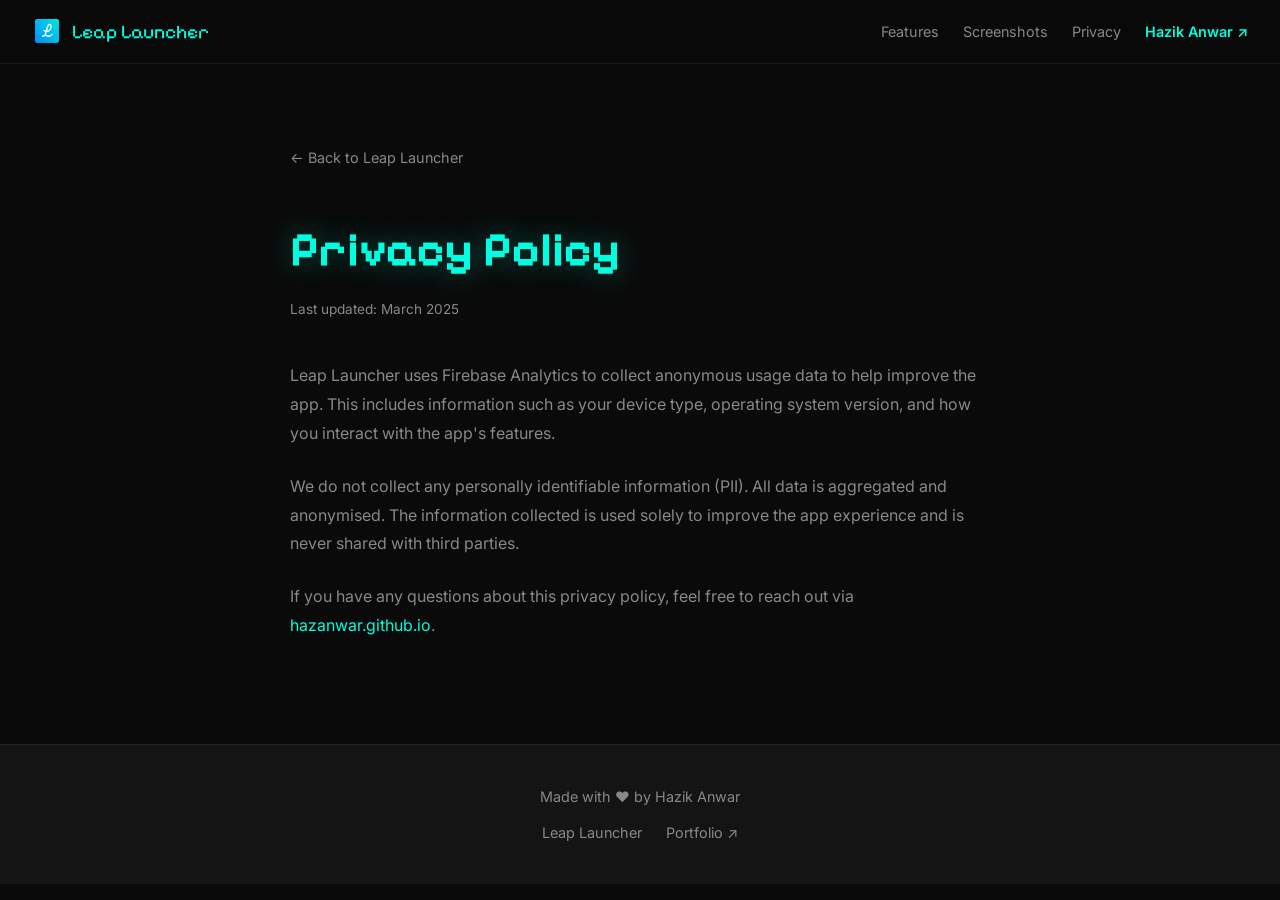
==== privacy.html @ 2a4921ab "Redesign: modern dark UI, organise assets into assets/ folder, remove PWA manifest/SW" ====
<!DOCTYPE html>
<html lang="en">
  <head>
    <meta charset="UTF-8" />
    <meta name="viewport" content="width=device-width, initial-scale=1.0" />
    <title>Privacy Policy — Leap Launcher</title>
    <meta name="description" content="Privacy policy for the Leap Launcher Android TV app." />
    <meta name="theme-color" content="#00ffe1" />
    <link rel="icon" href="assets/ic_launcher.webp" type="image/webp" />
    <link rel="preconnect" href="https://fonts.googleapis.com" />
    <link rel="preconnect" href="https://fonts.gstatic.com" crossorigin />
    <link href="https://fonts.googleapis.com/css2?family=Pixelify+Sans:wght@400;700&family=Inter:wght@300;400;600;700&display=swap" rel="stylesheet" />
    <link rel="stylesheet" href="style.css" />
  </head>
  <body>

    <!-- ========== NAV ========== -->
    <nav class="nav">
      <a href="." class="nav-brand">
        <img src="assets/ic_launcher.webp" alt="" class="nav-icon" />
        <span>Leap Launcher</span>
      </a>
      <div class="nav-links" id="navLinks">
        <a href="index.html#features">Features</a>
        <a href="index.html#screenshots">Screenshots</a>
        <a href="privacy.html" aria-current="page">Privacy</a>
        <a href="https://hazanwar.github.io/" class="nav-cta">Hazik Anwar ↗</a>
      </div>
      <button class="nav-hamburger" id="menuBtn" aria-label="Toggle navigation" aria-expanded="false">
        <span></span><span></span><span></span>
      </button>
    </nav>

    <main>
      <section style="padding: 5rem 2rem;">
        <div class="prose">
          <a href="index.html" class="back-link">← Back to Leap Launcher</a>
          <h1>Privacy Policy</h1>
          <p style="color: var(--text-muted); font-size: 0.85rem; margin-bottom: 2.5rem;">Last updated: March 2025</p>

          <p>Leap Launcher uses Firebase Analytics to collect anonymous usage data to help improve the app. This includes information such as your device type, operating system version, and how you interact with the app's features.</p>

          <p>We do not collect any personally identifiable information (PII). All data is aggregated and anonymised. The information collected is used solely to improve the app experience and is never shared with third parties.</p>

          <p>If you have any questions about this privacy policy, feel free to reach out via <a href="https://hazanwar.github.io/">hazanwar.github.io</a>.</p>
        </div>
      </section>
    </main>

    <footer>
      <div class="container">
        <p>Made with ❤️ by <a href="https://hazanwar.github.io/">Hazik Anwar</a></p>
        <nav aria-label="Footer links">
          <a href="index.html">Leap Launcher</a>
          <a href="https://hazanwar.github.io/">Portfolio ↗</a>
        </nav>
      </div>
    </footer>

    <script>
      const menuBtn = document.getElementById('menuBtn');
      const navLinks = document.getElementById('navLinks');
      menuBtn.addEventListener('click', () => {
        const open = navLinks.classList.toggle('open');
        menuBtn.setAttribute('aria-expanded', open);
      });
    </script>
  </body>
</html>
---- style.css ----
/* ============================================================
   SHARED DESIGN SYSTEM — Leap Launcher
   hazanwar.github.io/leap-launcher/
   ============================================================ */

@import url("https://fonts.googleapis.com/css2?family=Pixelify+Sans:wght@400;700&family=Inter:wght@300;400;600;700&display=swap");

/* === Tokens === */
:root {
  --bg: #0a0a0a;
  --surface: #141414;
  --surface-2: #1e1e1e;
  --border: rgba(255, 255, 255, 0.07);
  --accent: #00ffe1;
  --accent-rgb: 0, 255, 225;
  --blue: #3b82f6;
  --text: #f0f0f0;
  --text-muted: #888;
  --radius: 12px;
  --radius-lg: 20px;
  --nav-h: 64px;
  --max-w: 1100px;
  --t: 0.2s ease;
}

/* === Reset === */
*,
*::before,
*::after {
  box-sizing: border-box;
  margin: 0;
  padding: 0;
}
html {
  scroll-behavior: smooth;
}
body {
  background: var(--bg);
  color: var(--text);
  font-family: "Inter", system-ui, sans-serif;
  line-height: 1.65;
  -webkit-font-smoothing: antialiased;
}
img {
  max-width: 100%;
  display: block;
}
a {
  color: var(--accent);
  text-decoration: none;
  transition: color var(--t);
}
a:hover {
  color: #fff;
}

/* === Nav === */
.nav {
  position: sticky;
  top: 0;
  z-index: 100;
  height: var(--nav-h);
  background: rgba(10, 10, 10, 0.88);
  backdrop-filter: blur(20px);
  -webkit-backdrop-filter: blur(20px);
  border-bottom: 1px solid var(--border);
  display: flex;
  align-items: center;
  justify-content: space-between;
  padding: 0 2rem;
  gap: 1rem;
}
.nav-brand {
  display: flex;
  align-items: center;
  gap: 0.625rem;
  font-family: "Pixelify Sans", sans-serif;
  font-size: 1.2rem;
  color: var(--accent);
  text-decoration: none;
  white-space: nowrap;
}
.nav-icon {
  width: 30px;
  height: 30px;
  border-radius: 8px;
  flex-shrink: 0;
}
.nav-links {
  display: flex;
  align-items: center;
  gap: 1.5rem;
  font-size: 0.9rem;
}
.nav-links a {
  color: var(--text-muted);
  transition: color var(--t);
}
.nav-links a:hover {
  color: var(--text);
}
.nav-cta {
  color: var(--accent) !important;
  font-weight: 600;
}
.nav-hamburger {
  display: none;
  flex-direction: column;
  gap: 5px;
  background: none;
  border: none;
  cursor: pointer;
  padding: 6px;
}
.nav-hamburger span {
  display: block;
  width: 22px;
  height: 2px;
  background: var(--text-muted);
  border-radius: 2px;
  transition: var(--t);
}

/* === Hero === */
.hero {
  min-height: calc(100vh - var(--nav-h));
  display: flex;
  align-items: center;
  justify-content: center;
  text-align: center;
  padding: 5rem 2rem;
  position: relative;
  overflow: hidden;
}
.hero::before {
  content: "";
  position: absolute;
  inset: 0;
  background: radial-gradient(
    ellipse 70% 55% at 50% 0%,
    rgba(var(--accent-rgb), 0.11),
    transparent
  );
  pointer-events: none;
}
.hero-content {
  max-width: 620px;
  position: relative;
  z-index: 1;
}
.hero-icon {
  width: 110px;
  height: 110px;
  border-radius: 24px;
  margin: 0 auto 2rem;
  box-shadow:
    0 0 50px rgba(var(--accent-rgb), 0.28),
    0 20px 60px rgba(0, 0, 0, 0.5);
}
.hero h1 {
  font-family: "Pixelify Sans", sans-serif;
  font-size: clamp(2.8rem, 9vw, 5rem);
  color: var(--accent);
  line-height: 1.05;
  text-shadow: 0 0 40px rgba(var(--accent-rgb), 0.4);
  margin-bottom: 1rem;
}
.hero-subtitle {
  font-size: 1.15rem;
  color: var(--text-muted);
  margin-bottom: 2.5rem;
  font-weight: 300;
}
.hero-actions {
  display: flex;
  gap: 1rem;
  justify-content: center;
  flex-wrap: wrap;
}

/* === CTA Button === */
.cta-button {
  display: inline-flex;
  align-items: center;
  gap: 0.625rem;
  background: linear-gradient(135deg, var(--accent) 0%, var(--blue) 100%);
  color: #000;
  font-weight: 700;
  font-size: 1rem;
  padding: 0.875rem 2rem;
  border-radius: 50px;
  transition:
    transform var(--t),
    box-shadow var(--t);
  box-shadow: 0 4px 24px rgba(var(--accent-rgb), 0.22);
}
.cta-button:hover {
  transform: translateY(-2px);
  box-shadow: 0 8px 36px rgba(var(--accent-rgb), 0.42);
  color: #000;
}
.cta-button svg {
  width: 20px;
  height: 20px;
  fill: currentColor;
  flex-shrink: 0;
}

/* === Sections === */
section {
  padding: 5rem 2rem;
}
.container {
  max-width: var(--max-w);
  margin: 0 auto;
}
.section-title {
  font-family: "Pixelify Sans", sans-serif;
  font-size: clamp(1.75rem, 4vw, 2.5rem);
  color: var(--accent);
  text-align: center;
  margin-bottom: 3rem;
  text-shadow: 0 0 24px rgba(var(--accent-rgb), 0.22);
}

/* === Features === */
.features {
  background: var(--surface);
}
.features-grid {
  display: grid;
  grid-template-columns: repeat(auto-fit, minmax(240px, 1fr));
  gap: 1.25rem;
}
.feature-card {
  background: var(--surface-2);
  border: 1px solid var(--border);
  border-radius: var(--radius-lg);
  padding: 2rem;
  transition:
    border-color var(--t),
    transform var(--t);
}
.feature-card:hover {
  border-color: rgba(var(--accent-rgb), 0.3);
  transform: translateY(-3px);
}
.feature-icon {
  font-size: 2rem;
  margin-bottom: 1rem;
}
.feature-card h3 {
  font-family: "Pixelify Sans", sans-serif;
  color: var(--accent);
  font-size: 1.2rem;
  margin-bottom: 0.5rem;
}
.feature-card p {
  color: var(--text-muted);
  font-size: 0.95rem;
  line-height: 1.6;
}

/* === Screenshots === */
.screenshot-gallery {
  display: flex;
  gap: 1rem;
  overflow-x: auto;
  padding-bottom: 1rem;
  scroll-snap-type: x mandatory;
  scrollbar-color: var(--accent) transparent;
  scrollbar-width: thin;
}
.screenshot-gallery::-webkit-scrollbar {
  height: 6px;
}
.screenshot-gallery::-webkit-scrollbar-thumb {
  background: var(--accent);
  border-radius: 3px;
}
.screenshot {
  height: 320px;
  width: auto;
  border-radius: var(--radius);
  flex-shrink: 0;
  border: 1px solid rgba(var(--accent-rgb), 0.18);
  scroll-snap-align: start;
  cursor: pointer;
  transition:
    transform 0.3s,
    box-shadow 0.3s;
}
.screenshot:hover {
  transform: scale(1.04);
  box-shadow: 0 10px 36px rgba(var(--accent-rgb), 0.18);
}

/* === Lightbox === */
.lightbox {
  display: none;
  position: fixed;
  inset: 0;
  z-index: 1000;
  background: rgba(0, 0, 0, 0.92);
  backdrop-filter: blur(8px);
  align-items: center;
  justify-content: center;
}
.lightbox.active {
  display: flex;
}
.lightbox-img {
  max-width: 92vw;
  max-height: 88vh;
  border-radius: var(--radius);
  box-shadow: 0 0 80px rgba(0, 0, 0, 0.8);
}
.lightbox-close {
  position: absolute;
  top: 1.25rem;
  right: 1.5rem;
  background: none;
  border: 1px solid var(--border);
  color: var(--text);
  font-size: 1.75rem;
  line-height: 1;
  width: 44px;
  height: 44px;
  border-radius: 50%;
  cursor: pointer;
  display: flex;
  align-items: center;
  justify-content: center;
  transition:
    background var(--t),
    color var(--t),
    border-color var(--t);
}
.lightbox-close:hover {
  background: var(--accent);
  color: #000;
  border-color: var(--accent);
}

/* === Privacy page === */
.prose {
  max-width: 700px;
  margin: 0 auto;
}
.prose p {
  color: var(--text-muted);
  margin-bottom: 1.5rem;
  line-height: 1.8;
}
.prose h1 {
  font-family: "Pixelify Sans", sans-serif;
  color: var(--accent);
  font-size: clamp(2rem, 6vw, 3rem);
  text-shadow: 0 0 30px rgba(var(--accent-rgb), 0.35);
  margin-bottom: 0.5rem;
}
.prose .back-link {
  display: inline-flex;
  align-items: center;
  gap: 0.5rem;
  margin-bottom: 2.5rem;
  color: var(--text-muted);
  font-size: 0.9rem;
}
.prose .back-link:hover {
  color: var(--accent);
}

/* === Footer === */
footer {
  background: var(--surface);
  border-top: 1px solid var(--border);
  padding: 2.5rem 2rem;
  text-align: center;
  color: var(--text-muted);
  font-size: 0.9rem;
}
footer nav {
  display: flex;
  justify-content: center;
  gap: 1.5rem;
  margin-top: 0.75rem;
  flex-wrap: wrap;
}
footer a {
  color: var(--text-muted);
  transition: color var(--t);
}
footer a:hover {
  color: var(--accent);
}

/* === Responsive === */
@media (max-width: 768px) {
  .nav {
    padding: 0 1.25rem;
  }
  .nav-links {
    display: none;
    flex-direction: column;
    position: absolute;
    top: var(--nav-h);
    left: 0;
    right: 0;
    background: var(--surface);
    border-bottom: 1px solid var(--border);
    padding: 1rem 1.25rem;
    gap: 1rem;
    font-size: 1rem;
  }
  .nav-links.open {
    display: flex;
  }
  .nav-hamburger {
    display: flex;
  }
  section {
    padding: 3.5rem 1.25rem;
  }
  .hero {
    padding: 3.5rem 1.25rem;
    min-height: auto;
  }
  .screenshot {
    height: 240px;
  }
}
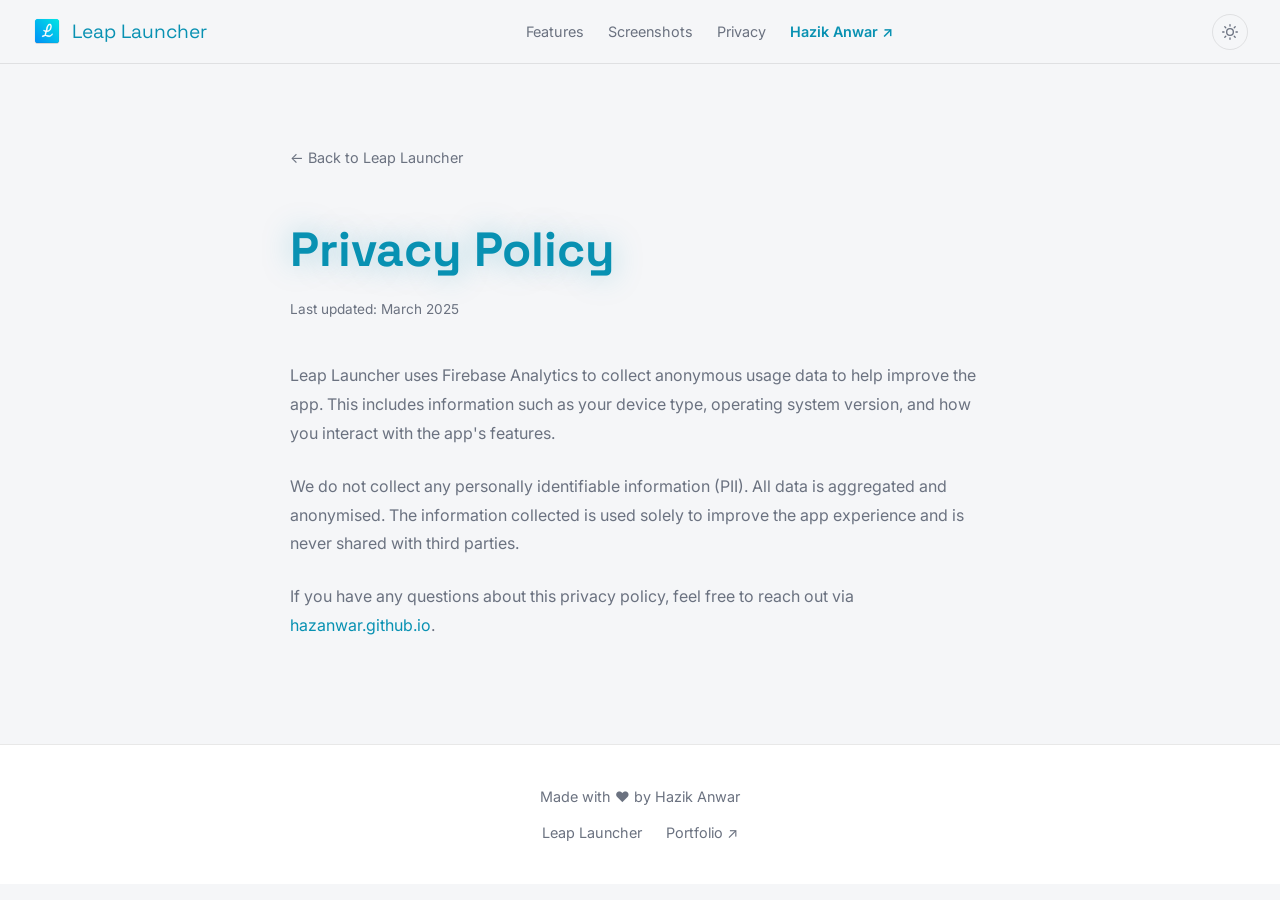
==== commit ef92be30: "Rename assets to kebab-case, swap font to Space Grotesk, add dark/light mode toggle" ====
--- a/privacy.html
+++ b/privacy.html
@@ -6,18 +6,25 @@
     <title>Privacy Policy — Leap Launcher</title>
     <meta name="description" content="Privacy policy for the Leap Launcher Android TV app." />
     <meta name="theme-color" content="#00ffe1" />
-    <link rel="icon" href="assets/ic_launcher.webp" type="image/webp" />
+    <link rel="icon" href="assets/logo.webp" type="image/webp" />
     <link rel="preconnect" href="https://fonts.googleapis.com" />
     <link rel="preconnect" href="https://fonts.gstatic.com" crossorigin />
-    <link href="https://fonts.googleapis.com/css2?family=Pixelify+Sans:wght@400;700&family=Inter:wght@300;400;600;700&display=swap" rel="stylesheet" />
+    <link href="https://fonts.googleapis.com/css2?family=Space+Grotesk:wght@400;500;600;700&family=Inter:wght@300;400;600;700&display=swap" rel="stylesheet" />
     <link rel="stylesheet" href="style.css" />
+    <script>
+      (function () {
+        var saved = localStorage.getItem('theme');
+        var prefer = window.matchMedia('(prefers-color-scheme: light)').matches ? 'light' : 'dark';
+        document.documentElement.setAttribute('data-theme', saved || prefer);
+      })();
+    </script>
   </head>
   <body>
 
     <!-- ========== NAV ========== -->
     <nav class="nav">
       <a href="." class="nav-brand">
-        <img src="assets/ic_launcher.webp" alt="" class="nav-icon" />
+        <img src="assets/logo.webp" alt="" class="nav-icon" />
         <span>Leap Launcher</span>
       </a>
       <div class="nav-links" id="navLinks">
@@ -26,6 +33,10 @@
         <a href="privacy.html" aria-current="page">Privacy</a>
         <a href="https://hazanwar.github.io/" class="nav-cta">Hazik Anwar ↗</a>
       </div>
+      <button class="theme-toggle" id="themeToggle" aria-label="Toggle colour theme">
+        <svg class="icon-moon" viewBox="0 0 24 24" aria-hidden="true"><path d="M21 12.79A9 9 0 1 1 11.21 3 7 7 0 0 0 21 12.79z"/></svg>
+        <svg class="icon-sun" viewBox="0 0 24 24" aria-hidden="true"><circle cx="12" cy="12" r="5"/><line x1="12" y1="1" x2="12" y2="3"/><line x1="12" y1="21" x2="12" y2="23"/><line x1="4.22" y1="4.22" x2="5.64" y2="5.64"/><line x1="18.36" y1="18.36" x2="19.78" y2="19.78"/><line x1="1" y1="12" x2="3" y2="12"/><line x1="21" y1="12" x2="23" y2="12"/><line x1="4.22" y1="19.78" x2="5.64" y2="18.36"/><line x1="18.36" y1="5.64" x2="19.78" y2="4.22"/></svg>
+      </button>
       <button class="nav-hamburger" id="menuBtn" aria-label="Toggle navigation" aria-expanded="false">
         <span></span><span></span><span></span>
       </button>
@@ -58,6 +69,14 @@
     </footer>
 
     <script>
+      // Theme toggle
+      document.getElementById('themeToggle').addEventListener('click', () => {
+        const next = document.documentElement.getAttribute('data-theme') === 'light' ? 'dark' : 'light';
+        document.documentElement.setAttribute('data-theme', next);
+        localStorage.setItem('theme', next);
+      });
+
+      // Mobile nav toggle
       const menuBtn = document.getElementById('menuBtn');
       const navLinks = document.getElementById('navLinks');
       menuBtn.addEventListener('click', () => {
--- a/style.css
+++ b/style.css
@@ -3,24 +3,41 @@
    hazanwar.github.io/leap-launcher/
    ============================================================ */
 
-@import url("https://fonts.googleapis.com/css2?family=Pixelify+Sans:wght@400;700&family=Inter:wght@300;400;600;700&display=swap");
-
-/* === Tokens === */
+@import url("https://fonts.googleapis.com/css2?family=Space+Grotesk:wght@400;500;600;700&family=Inter:wght@300;400;600;700&display=swap");
+
+/* === Tokens (dark — default) === */
 :root {
   --bg: #0a0a0a;
   --surface: #141414;
   --surface-2: #1e1e1e;
   --border: rgba(255, 255, 255, 0.07);
+  --nav-bg: rgba(10, 10, 10, 0.88);
   --accent: #00ffe1;
   --accent-rgb: 0, 255, 225;
   --blue: #3b82f6;
   --text: #f0f0f0;
   --text-muted: #888;
+  --text-hover: #ffffff;
   --radius: 12px;
   --radius-lg: 20px;
   --nav-h: 64px;
   --max-w: 1100px;
   --t: 0.2s ease;
+}
+
+/* === Tokens (light) === */
+[data-theme="light"] {
+  --bg: #f5f6f8;
+  --surface: #ffffff;
+  --surface-2: #eef0f3;
+  --border: rgba(0, 0, 0, 0.09);
+  --nav-bg: rgba(245, 246, 248, 0.92);
+  --accent: #0891b2;
+  --accent-rgb: 8, 145, 178;
+  --blue: #2563eb;
+  --text: #111827;
+  --text-muted: #6b7280;
+  --text-hover: #000000;
 }
 
 /* === Reset === */
@@ -51,7 +68,7 @@
   transition: color var(--t);
 }
 a:hover {
-  color: #fff;
+  color: var(--text-hover);
 }
 
 /* === Nav === */
@@ -60,7 +77,7 @@
   top: 0;
   z-index: 100;
   height: var(--nav-h);
-  background: rgba(10, 10, 10, 0.88);
+  background: var(--nav-bg);
   backdrop-filter: blur(20px);
   -webkit-backdrop-filter: blur(20px);
   border-bottom: 1px solid var(--border);
@@ -74,7 +91,7 @@
   display: flex;
   align-items: center;
   gap: 0.625rem;
-  font-family: "Pixelify Sans", sans-serif;
+  font-family: "Space Grotesk", sans-serif;
   font-size: 1.2rem;
   color: var(--accent);
   text-decoration: none;
@@ -119,6 +136,51 @@
   background: var(--text-muted);
   border-radius: 2px;
   transition: var(--t);
+}
+
+/* === Theme Toggle === */
+.theme-toggle {
+  background: none;
+  border: 1px solid var(--border);
+  color: var(--text-muted);
+  width: 36px;
+  height: 36px;
+  border-radius: 50%;
+  cursor: pointer;
+  display: flex;
+  align-items: center;
+  justify-content: center;
+  flex-shrink: 0;
+  transition:
+    border-color var(--t),
+    color var(--t),
+    background var(--t);
+}
+.theme-toggle:hover {
+  border-color: var(--accent);
+  color: var(--accent);
+}
+.theme-toggle svg {
+  width: 16px;
+  height: 16px;
+  fill: none;
+  stroke: currentColor;
+  stroke-width: 2;
+  stroke-linecap: round;
+  stroke-linejoin: round;
+}
+/* Dark mode: show sun (click to go light). Light mode: show moon (click to go dark). */
+.icon-moon {
+  display: block;
+}
+.icon-sun {
+  display: none;
+}
+[data-theme="light"] .icon-moon {
+  display: none;
+}
+[data-theme="light"] .icon-sun {
+  display: block;
 }
 
 /* === Hero === */
@@ -158,7 +220,8 @@
     0 20px 60px rgba(0, 0, 0, 0.5);
 }
 .hero h1 {
-  font-family: "Pixelify Sans", sans-serif;
+  font-family: "Space Grotesk", sans-serif;
+  font-weight: 700;
   font-size: clamp(2.8rem, 9vw, 5rem);
   color: var(--accent);
   line-height: 1.05;
@@ -215,7 +278,8 @@
   margin: 0 auto;
 }
 .section-title {
-  font-family: "Pixelify Sans", sans-serif;
+  font-family: "Space Grotesk", sans-serif;
+  font-weight: 700;
   font-size: clamp(1.75rem, 4vw, 2.5rem);
   color: var(--accent);
   text-align: center;
@@ -250,7 +314,8 @@
   margin-bottom: 1rem;
 }
 .feature-card h3 {
-  font-family: "Pixelify Sans", sans-serif;
+  font-family: "Space Grotesk", sans-serif;
+  font-weight: 600;
   color: var(--accent);
   font-size: 1.2rem;
   margin-bottom: 0.5rem;
@@ -353,7 +418,8 @@
   line-height: 1.8;
 }
 .prose h1 {
-  font-family: "Pixelify Sans", sans-serif;
+  font-family: "Space Grotesk", sans-serif;
+  font-weight: 700;
   color: var(--accent);
   font-size: clamp(2rem, 6vw, 3rem);
   text-shadow: 0 0 30px rgba(var(--accent-rgb), 0.35);
@@ -407,7 +473,9 @@
     top: var(--nav-h);
     left: 0;
     right: 0;
-    background: var(--surface);
+    background: var(--nav-bg);
+    backdrop-filter: blur(20px);
+    -webkit-backdrop-filter: blur(20px);
     border-bottom: 1px solid var(--border);
     padding: 1rem 1.25rem;
     gap: 1rem;
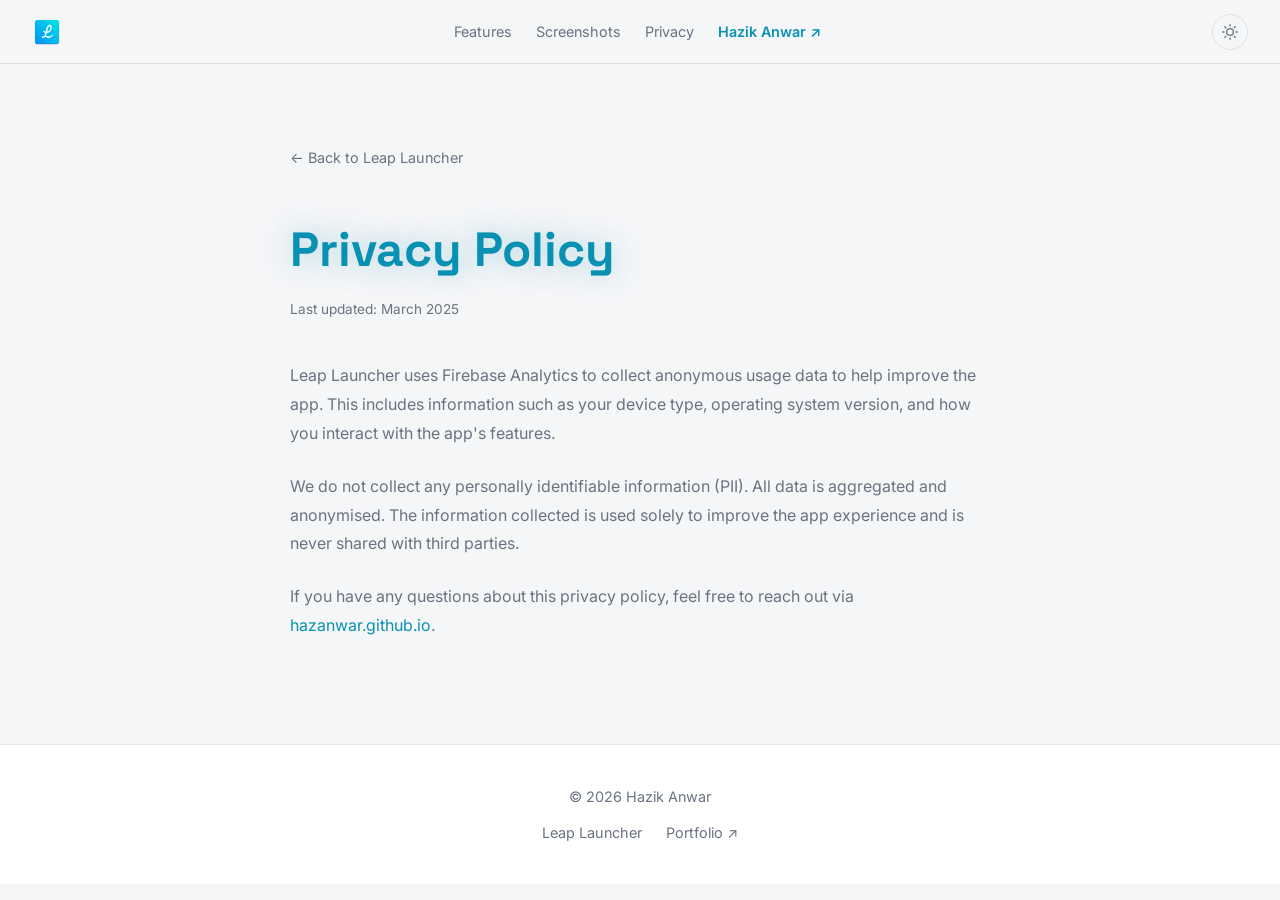
==== commit b33de281: "Remove Leap Launcher text from nav, remove Made with footer, mobile improvements" ====
--- a/privacy.html
+++ b/privacy.html
@@ -24,8 +24,7 @@
     <!-- ========== NAV ========== -->
     <nav class="nav">
       <a href="." class="nav-brand">
-        <img src="assets/logo.webp" alt="" class="nav-icon" />
-        <span>Leap Launcher</span>
+        <img src="assets/logo.webp" alt="Leap Launcher" class="nav-icon" />
       </a>
       <div class="nav-links" id="navLinks">
         <a href="index.html#features">Features</a>
@@ -60,7 +59,7 @@
 
     <footer>
       <div class="container">
-        <p>Made with ❤️ by <a href="https://hazanwar.github.io/">Hazik Anwar</a></p>
+        <p>&copy; 2026 Hazik Anwar</p>
         <nav aria-label="Footer links">
           <a href="index.html">Leap Launcher</a>
           <a href="https://hazanwar.github.io/">Portfolio ↗</a>
--- a/style.css
+++ b/style.css
@@ -331,6 +331,7 @@
   display: flex;
   gap: 1rem;
   overflow-x: auto;
+  -webkit-overflow-scrolling: touch;
   padding-bottom: 1rem;
   scroll-snap-type: x mandatory;
   scrollbar-color: var(--accent) transparent;
@@ -494,7 +495,15 @@
     padding: 3.5rem 1.25rem;
     min-height: auto;
   }
+  .hero-icon {
+    width: 88px;
+    height: 88px;
+    border-radius: 20px;
+  }
   .screenshot {
     height: 240px;
   }
-}
+  .features-grid {
+    grid-template-columns: 1fr;
+  }
+}
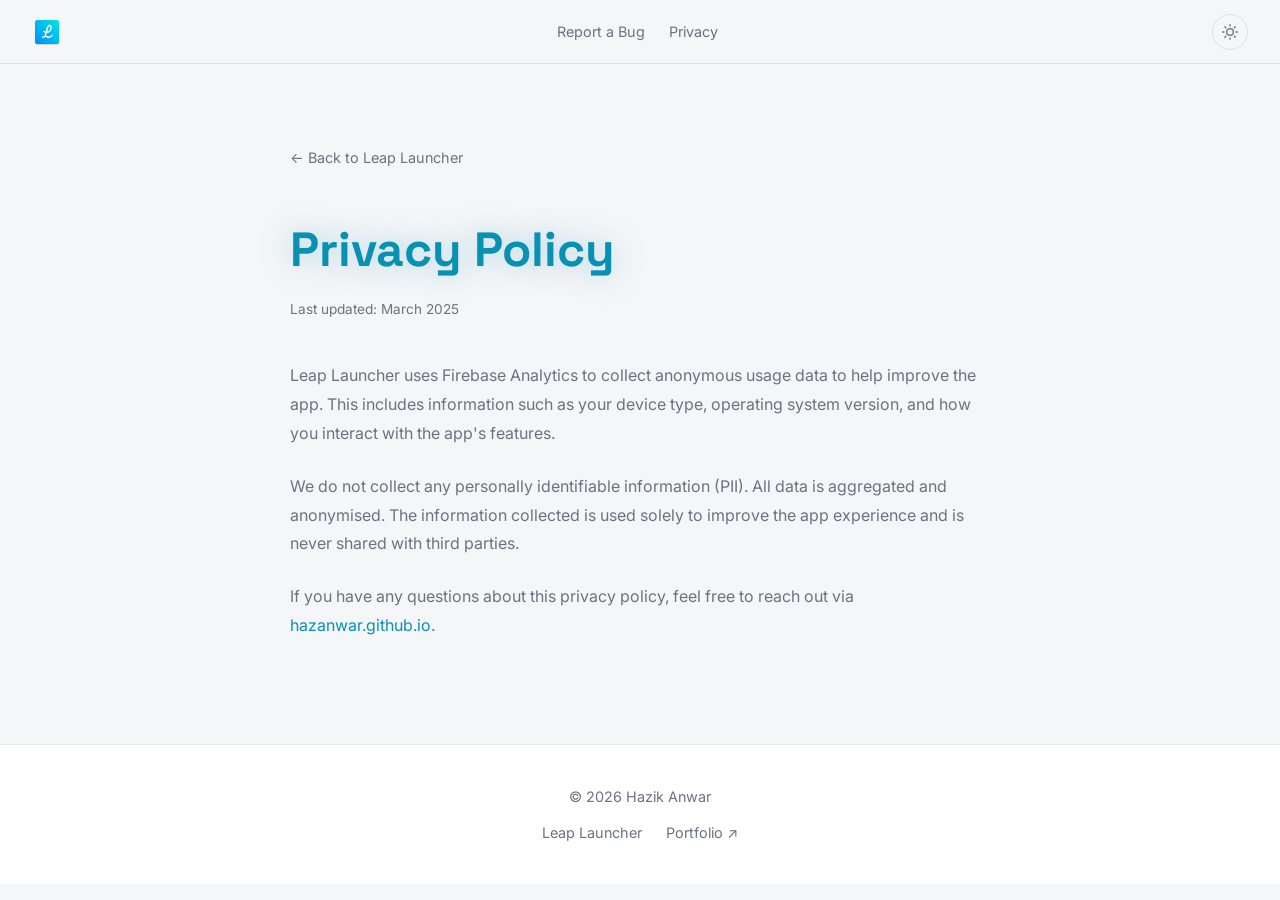
==== commit 9797c8c4: "Add bug report section, remove Hazik Anwar CTA from nav, remove lightbox dead code" ====
--- a/privacy.html
+++ b/privacy.html
@@ -27,10 +27,8 @@
         <img src="assets/logo.webp" alt="Leap Launcher" class="nav-icon" />
       </a>
       <div class="nav-links" id="navLinks">
-        <a href="index.html#features">Features</a>
-        <a href="index.html#screenshots">Screenshots</a>
+        <a href="index.html#report">Report a Bug</a>
         <a href="privacy.html" aria-current="page">Privacy</a>
-        <a href="https://hazanwar.github.io/" class="nav-cta">Hazik Anwar ↗</a>
       </div>
       <button class="theme-toggle" id="themeToggle" aria-label="Toggle colour theme">
         <svg class="icon-moon" viewBox="0 0 24 24" aria-hidden="true"><path d="M21 12.79A9 9 0 1 1 11.21 3 7 7 0 0 0 21 12.79z"/></svg>
--- a/style.css
+++ b/style.css
@@ -361,51 +361,71 @@
   box-shadow: 0 10px 36px rgba(var(--accent-rgb), 0.18);
 }
 
-/* === Lightbox === */
-.lightbox {
-  display: none;
-  position: fixed;
-  inset: 0;
-  z-index: 1000;
-  background: rgba(0, 0, 0, 0.92);
-  backdrop-filter: blur(8px);
-  align-items: center;
-  justify-content: center;
-}
-.lightbox.active {
-  display: flex;
-}
-.lightbox-img {
-  max-width: 92vw;
-  max-height: 88vh;
-  border-radius: var(--radius);
-  box-shadow: 0 0 80px rgba(0, 0, 0, 0.8);
-}
-.lightbox-close {
-  position: absolute;
-  top: 1.25rem;
-  right: 1.5rem;
-  background: none;
+/* === Bug Report === */
+.bug-report {
+  background: var(--surface);
+  border-top: 1px solid var(--border);
+}
+.section-lead {
+  text-align: center;
+  color: var(--text-muted);
+  margin-top: -0.5rem;
+  margin-bottom: 2.5rem;
+  font-size: 1.05rem;
+}
+.bug-form {
+  max-width: 640px;
+  margin: 0 auto;
+  display: flex;
+  flex-direction: column;
+  gap: 1.25rem;
+}
+.form-group {
+  display: flex;
+  flex-direction: column;
+  gap: 0.4rem;
+}
+.form-group label {
+  font-size: 0.875rem;
+  font-weight: 600;
+  color: var(--text);
+  letter-spacing: 0.02em;
+}
+.form-group label span {
+  color: var(--accent);
+}
+.form-group input,
+.form-group textarea {
+  background: var(--bg);
   border: 1px solid var(--border);
+  border-radius: calc(var(--radius) / 2);
   color: var(--text);
-  font-size: 1.75rem;
-  line-height: 1;
-  width: 44px;
-  height: 44px;
-  border-radius: 50%;
-  cursor: pointer;
-  display: flex;
-  align-items: center;
-  justify-content: center;
+  font-family: "Inter", sans-serif;
+  font-size: 0.95rem;
+  padding: 0.65rem 0.9rem;
   transition:
-    background var(--t),
-    color var(--t),
-    border-color var(--t);
-}
-.lightbox-close:hover {
-  background: var(--accent);
-  color: #000;
+    border-color var(--t),
+    box-shadow var(--t);
+  resize: vertical;
+  outline: none;
+}
+.form-group input::placeholder,
+.form-group textarea::placeholder {
+  color: var(--text-muted);
+  opacity: 0.7;
+}
+.form-group input:focus,
+.form-group textarea:focus {
   border-color: var(--accent);
+  box-shadow: 0 0 0 3px rgba(var(--accent-rgb), 0.15);
+}
+.form-error {
+  color: #f87171;
+  font-size: 0.875rem;
+  margin-top: -0.5rem;
+}
+.bug-form .cta-button {
+  align-self: flex-start;
 }
 
 /* === Privacy page === */
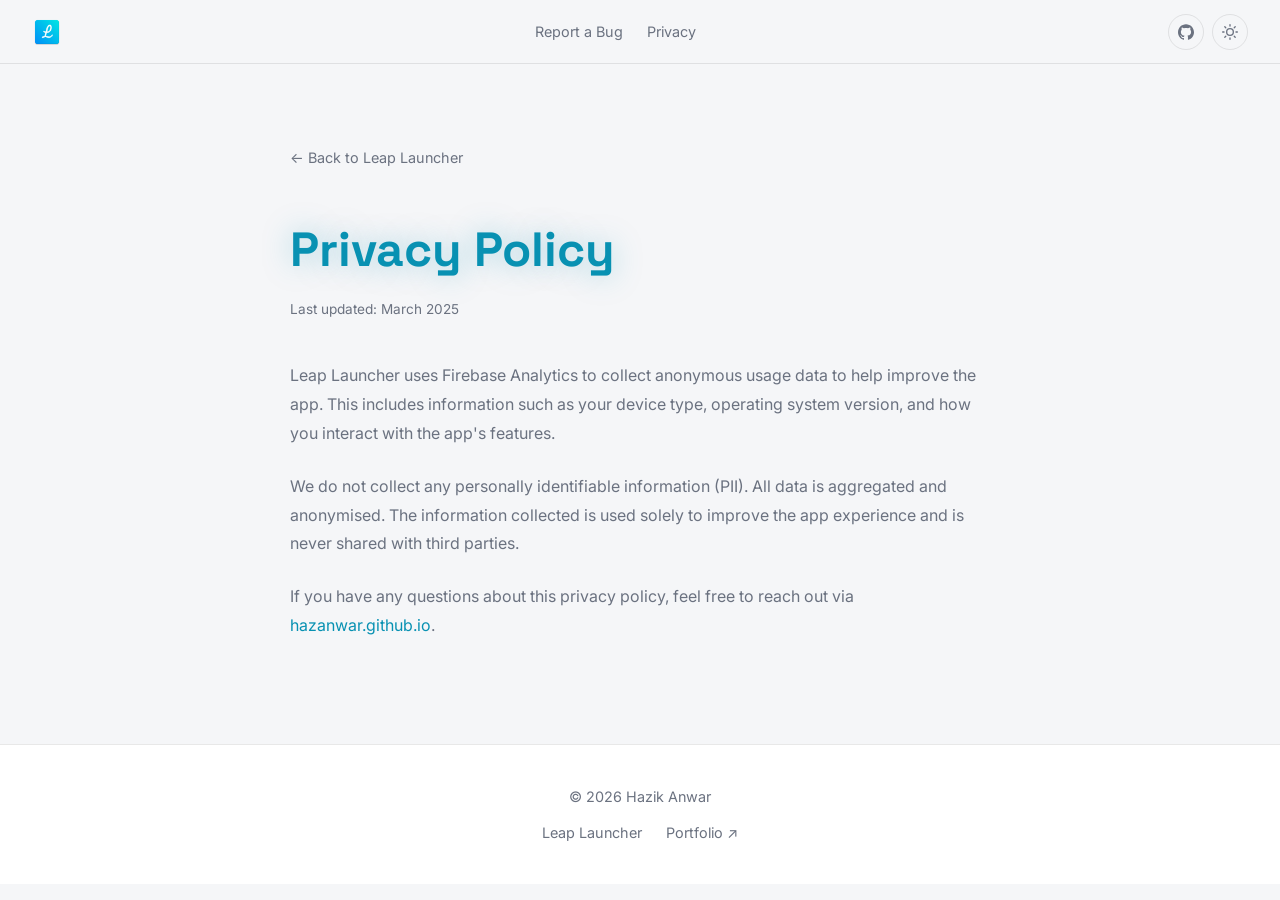
==== commit a30772e8: "Match navbar to HazAnwarDocs: nav-social wrapper, nav-social-link for GitHub icon" ====
--- a/privacy.html
+++ b/privacy.html
@@ -30,13 +30,18 @@
         <a href="index.html#report">Report a Bug</a>
         <a href="privacy.html" aria-current="page">Privacy</a>
       </div>
-      <button class="theme-toggle" id="themeToggle" aria-label="Toggle colour theme">
-        <svg class="icon-moon" viewBox="0 0 24 24" aria-hidden="true"><path d="M21 12.79A9 9 0 1 1 11.21 3 7 7 0 0 0 21 12.79z"/></svg>
-        <svg class="icon-sun" viewBox="0 0 24 24" aria-hidden="true"><circle cx="12" cy="12" r="5"/><line x1="12" y1="1" x2="12" y2="3"/><line x1="12" y1="21" x2="12" y2="23"/><line x1="4.22" y1="4.22" x2="5.64" y2="5.64"/><line x1="18.36" y1="18.36" x2="19.78" y2="19.78"/><line x1="1" y1="12" x2="3" y2="12"/><line x1="21" y1="12" x2="23" y2="12"/><line x1="4.22" y1="19.78" x2="5.64" y2="18.36"/><line x1="18.36" y1="5.64" x2="19.78" y2="4.22"/></svg>
-      </button>
-      <button class="nav-hamburger" id="menuBtn" aria-label="Toggle navigation" aria-expanded="false">
-        <span></span><span></span><span></span>
-      </button>
+      <div class="nav-social">
+        <a href="https://github.com/HazAnwar/leap-launcher" class="nav-social-link" target="_blank" rel="noopener noreferrer" aria-label="GitHub repository">
+          <svg viewBox="0 0 24 24" aria-hidden="true"><path d="M12 .297c-6.63 0-12 5.373-12 12 0 5.303 3.438 9.8 8.205 11.385.6.113.82-.258.82-.577 0-.285-.01-1.04-.015-2.04-3.338.724-4.042-1.61-4.042-1.61C4.422 18.07 3.633 17.7 3.633 17.7c-1.087-.744.084-.729.084-.729 1.205.084 1.838 1.236 1.838 1.236 1.07 1.835 2.809 1.305 3.495.998.108-.776.417-1.305.76-1.605-2.665-.3-5.466-1.332-5.466-5.93 0-1.31.465-2.38 1.235-3.22-.135-.303-.54-1.523.105-3.176 0 0 1.005-.322 3.3 1.23.96-.267 1.98-.399 3-.405 1.02.006 2.04.138 3 .405 2.28-1.552 3.285-1.23 3.285-1.23.645 1.653.24 2.873.12 3.176.765.84 1.23 1.91 1.23 3.22 0 4.61-2.805 5.625-5.475 5.92.42.36.81 1.096.81 2.22 0 1.606-.015 2.896-.015 3.286 0 .315.21.69.825.57C20.565 22.092 24 17.592 24 12.297c0-6.627-5.373-12-12-12"/></svg>
+        </a>
+        <button class="theme-toggle" id="themeToggle" aria-label="Toggle colour theme">
+          <svg class="icon-moon" viewBox="0 0 24 24" aria-hidden="true"><path d="M21 12.79A9 9 0 1 1 11.21 3 7 7 0 0 0 21 12.79z"/></svg>
+          <svg class="icon-sun" viewBox="0 0 24 24" aria-hidden="true"><circle cx="12" cy="12" r="5"/><line x1="12" y1="1" x2="12" y2="3"/><line x1="12" y1="21" x2="12" y2="23"/><line x1="4.22" y1="4.22" x2="5.64" y2="5.64"/><line x1="18.36" y1="18.36" x2="19.78" y2="19.78"/><line x1="1" y1="12" x2="3" y2="12"/><line x1="21" y1="12" x2="23" y2="12"/><line x1="4.22" y1="19.78" x2="5.64" y2="18.36"/><line x1="18.36" y1="5.64" x2="19.78" y2="4.22"/></svg>
+        </button>
+        <button class="nav-hamburger" id="menuBtn" aria-label="Toggle navigation" aria-expanded="false" aria-controls="navLinks">
+          <span></span><span></span><span></span>
+        </button>
+      </div>
     </nav>
 
     <main>
--- a/style.css
+++ b/style.css
@@ -138,6 +138,35 @@
   transition: var(--t);
 }
 
+/* === Nav Social Icons === */
+.nav-social {
+  display: flex;
+  align-items: center;
+  gap: 0.5rem;
+}
+.nav-social-link {
+  display: inline-flex;
+  align-items: center;
+  justify-content: center;
+  width: 36px;
+  height: 36px;
+  border-radius: 50%;
+  border: 1px solid var(--border);
+  color: var(--text-muted);
+  transition:
+    border-color var(--t),
+    color var(--t);
+}
+.nav-social-link:hover {
+  border-color: var(--accent);
+  color: var(--accent);
+}
+.nav-social-link svg {
+  width: 16px;
+  height: 16px;
+  fill: currentColor;
+}
+
 /* === Theme Toggle === */
 .theme-toggle {
   background: none;
@@ -361,6 +390,183 @@
   box-shadow: 0 10px 36px rgba(var(--accent-rgb), 0.18);
 }
 
+/* === TV Mockup === */
+.tv-wrapper {
+  display: flex;
+  flex-direction: column;
+  align-items: center;
+  gap: 1.5rem;
+}
+.tv-frame {
+  width: 100%;
+  max-width: 820px;
+}
+.tv-bezel {
+  background: #181818;
+  border-radius: 16px 16px 10px 10px;
+  padding: 14px 14px 24px;
+  box-shadow:
+    0 0 0 1px rgba(255, 255, 255, 0.06),
+    0 40px 100px rgba(0, 0, 0, 0.55),
+    0 0 60px rgba(var(--accent-rgb), 0.06),
+    inset 0 1px 0 rgba(255, 255, 255, 0.05);
+  position: relative;
+}
+.tv-screen {
+  /* exact ratio of the screenshot assets (2784 × 1664) */
+  aspect-ratio: 87 / 52;
+  border-radius: 6px;
+  overflow: hidden;
+  background: #000;
+  position: relative;
+}
+.tv-screen img {
+  position: absolute;
+  inset: 0;
+  width: 100%;
+  height: 100%;
+  object-fit: cover;
+  display: block;
+  transition: opacity 0.18s ease;
+}
+.tv-screen img.fading {
+  opacity: 0;
+}
+
+/* === TV nav buttons (prev / next) === */
+.tv-nav-btn {
+  position: absolute;
+  top: 50%;
+  transform: translateY(
+    calc(-50% - 5px)
+  ); /* offset for unequal bottom padding */
+  z-index: 3;
+  background: rgba(0, 0, 0, 0.5);
+  backdrop-filter: blur(4px);
+  -webkit-backdrop-filter: blur(4px);
+  border: 1px solid rgba(255, 255, 255, 0.18);
+  color: #fff;
+  width: 36px;
+  height: 36px;
+  border-radius: 50%;
+  cursor: pointer;
+  display: flex;
+  align-items: center;
+  justify-content: center;
+  opacity: 0;
+  transition:
+    opacity 0.2s,
+    background 0.2s;
+}
+.tv-frame:hover .tv-nav-btn,
+.tv-nav-btn:focus-visible {
+  opacity: 1;
+}
+.tv-nav-btn:hover {
+  background: rgba(0, 0, 0, 0.75);
+}
+.tv-nav-btn svg {
+  width: 18px;
+  height: 18px;
+}
+.tv-prev {
+  left: 16px;
+}
+.tv-next {
+  right: 16px;
+}
+/* Always show on touch devices */
+@media (hover: none) {
+  .tv-nav-btn {
+    opacity: 0.7;
+  }
+}
+.tv-stand-neck {
+  width: 80px;
+  height: 22px;
+  background: linear-gradient(to bottom, #202020, #181818);
+  margin: 0 auto;
+  clip-path: polygon(15% 0%, 85% 0%, 100% 100%, 0% 100%);
+}
+.tv-stand-base {
+  width: 220px;
+  height: 10px;
+  background: #181818;
+  border-radius: 0 0 8px 8px;
+  margin: 0 auto;
+  box-shadow: 0 4px 16px rgba(0, 0, 0, 0.4);
+}
+.tv-caption {
+  font-size: 0.8rem;
+  color: var(--text-muted);
+  letter-spacing: 0.1em;
+  text-transform: uppercase;
+  font-weight: 600;
+}
+.tv-thumbnails {
+  display: flex;
+  gap: 0.625rem;
+  flex-wrap: wrap;
+  justify-content: center;
+  max-width: 820px;
+}
+.tv-thumb {
+  width: 112px;
+  cursor: pointer;
+  background: none;
+  border: none;
+  padding: 0;
+  flex-shrink: 0;
+  display: flex;
+  flex-direction: column;
+  align-items: center;
+  gap: 0.4rem;
+}
+/* Image container — this is where the border/overflow lives */
+.thumb-img {
+  width: 100%;
+  aspect-ratio: 87 / 52;
+  border-radius: 6px;
+  overflow: hidden;
+  border: 2px solid var(--border);
+  display: block;
+  transition:
+    border-color var(--t),
+    transform var(--t),
+    box-shadow var(--t);
+}
+.thumb-img img {
+  width: 100%;
+  height: 100%;
+  object-fit: cover;
+  display: block;
+  pointer-events: none;
+}
+.tv-thumb:hover .thumb-img {
+  border-color: rgba(var(--accent-rgb), 0.5);
+  transform: translateY(-2px);
+  box-shadow: 0 6px 20px rgba(var(--accent-rgb), 0.15);
+}
+.tv-thumb.active .thumb-img {
+  border-color: var(--accent);
+  box-shadow:
+    0 0 0 1px var(--accent),
+    0 6px 20px rgba(var(--accent-rgb), 0.2);
+}
+/* Thumbnail label */
+.thumb-label {
+  font-size: 0.6rem;
+  font-weight: 600;
+  text-transform: uppercase;
+  letter-spacing: 0.08em;
+  color: var(--text-muted);
+  white-space: nowrap;
+  transition: color var(--t);
+}
+.tv-thumb.active .thumb-label {
+  color: var(--accent);
+}
+
 /* === Bug Report === */
 .bug-report {
   background: var(--surface);
@@ -378,6 +584,7 @@
   margin: 0 auto;
   display: flex;
   flex-direction: column;
+  align-items: stretch;
   gap: 1.25rem;
 }
 .form-group {
@@ -425,7 +632,8 @@
   margin-top: -0.5rem;
 }
 .bug-form .cta-button {
-  align-self: flex-start;
+  align-self: center;
+  margin-top: 0.5rem;
 }
 
 /* === Privacy page === */
@@ -526,4 +734,20 @@
   .features-grid {
     grid-template-columns: 1fr;
   }
-}
+  .tv-bezel {
+    padding: 8px 8px 16px;
+  }
+  .tv-stand-neck {
+    width: 50px;
+    height: 16px;
+  }
+  .tv-stand-base {
+    width: 140px;
+  }
+  .tv-thumb {
+    width: 80px;
+  }
+  .tv-nav-btn {
+    opacity: 0.8;
+  }
+}
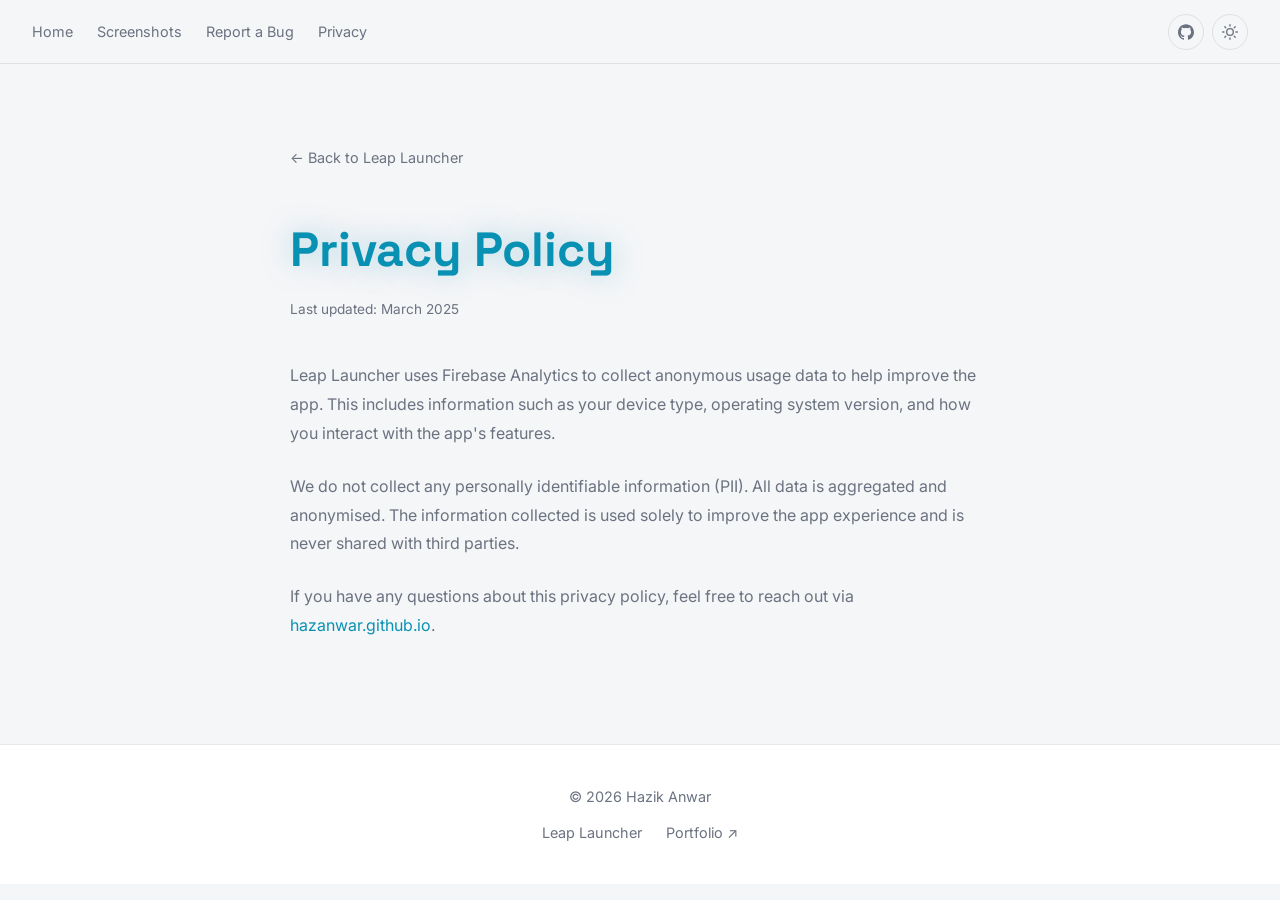
==== commit 59693070: "fix privacy nav" ====
--- a/privacy.html
+++ b/privacy.html
@@ -1,90 +1,115 @@
 <!DOCTYPE html>
 <html lang="en">
-  <head>
-    <meta charset="UTF-8" />
-    <meta name="viewport" content="width=device-width, initial-scale=1.0" />
-    <title>Privacy Policy — Leap Launcher</title>
-    <meta name="description" content="Privacy policy for the Leap Launcher Android TV app." />
-    <meta name="theme-color" content="#00ffe1" />
-    <link rel="icon" href="assets/logo.webp" type="image/webp" />
-    <link rel="preconnect" href="https://fonts.googleapis.com" />
-    <link rel="preconnect" href="https://fonts.gstatic.com" crossorigin />
-    <link href="https://fonts.googleapis.com/css2?family=Space+Grotesk:wght@400;500;600;700&family=Inter:wght@300;400;600;700&display=swap" rel="stylesheet" />
-    <link rel="stylesheet" href="style.css" />
-    <script>
-      (function () {
-        var saved = localStorage.getItem('theme');
-        var prefer = window.matchMedia('(prefers-color-scheme: light)').matches ? 'light' : 'dark';
-        document.documentElement.setAttribute('data-theme', saved || prefer);
-      })();
-    </script>
-  </head>
-  <body>
+
+<head>
+  <meta charset="UTF-8" />
+  <meta name="viewport" content="width=device-width, initial-scale=1.0" />
+  <title>Privacy Policy — Leap Launcher</title>
+  <meta name="description" content="Privacy policy for the Leap Launcher Android TV app." />
+  <meta name="theme-color" content="#00ffe1" />
+  <link rel="icon" href="assets/logo.webp" type="image/webp" />
+  <link rel="preconnect" href="https://fonts.googleapis.com" />
+  <link rel="preconnect" href="https://fonts.gstatic.com" crossorigin />
+  <link
+    href="https://fonts.googleapis.com/css2?family=Space+Grotesk:wght@400;500;600;700&family=Inter:wght@300;400;600;700&display=swap"
+    rel="stylesheet" />
+  <link rel="stylesheet" href="style.css" />
+  <script>
+    (function () {
+      var saved = localStorage.getItem('theme');
+      var prefer = window.matchMedia('(prefers-color-scheme: light)').matches ? 'light' : 'dark';
+      document.documentElement.setAttribute('data-theme', saved || prefer);
+    })();
+  </script>
+</head>
+
+<body>
 
     <!-- ========== NAV ========== -->
     <nav class="nav">
-      <a href="." class="nav-brand">
-        <img src="assets/logo.webp" alt="Leap Launcher" class="nav-icon" />
-      </a>
-      <div class="nav-links" id="navLinks">
-        <a href="index.html#report">Report a Bug</a>
-        <a href="privacy.html" aria-current="page">Privacy</a>
-      </div>
-      <div class="nav-social">
-        <a href="https://github.com/HazAnwar/leap-launcher" class="nav-social-link" target="_blank" rel="noopener noreferrer" aria-label="GitHub repository">
-          <svg viewBox="0 0 24 24" aria-hidden="true"><path d="M12 .297c-6.63 0-12 5.373-12 12 0 5.303 3.438 9.8 8.205 11.385.6.113.82-.258.82-.577 0-.285-.01-1.04-.015-2.04-3.338.724-4.042-1.61-4.042-1.61C4.422 18.07 3.633 17.7 3.633 17.7c-1.087-.744.084-.729.084-.729 1.205.084 1.838 1.236 1.838 1.236 1.07 1.835 2.809 1.305 3.495.998.108-.776.417-1.305.76-1.605-2.665-.3-5.466-1.332-5.466-5.93 0-1.31.465-2.38 1.235-3.22-.135-.303-.54-1.523.105-3.176 0 0 1.005-.322 3.3 1.23.96-.267 1.98-.399 3-.405 1.02.006 2.04.138 3 .405 2.28-1.552 3.285-1.23 3.285-1.23.645 1.653.24 2.873.12 3.176.765.84 1.23 1.91 1.23 3.22 0 4.61-2.805 5.625-5.475 5.92.42.36.81 1.096.81 2.22 0 1.606-.015 2.896-.015 3.286 0 .315.21.69.825.57C20.565 22.092 24 17.592 24 12.297c0-6.627-5.373-12-12-12"/></svg>
-        </a>
-        <button class="theme-toggle" id="themeToggle" aria-label="Toggle colour theme">
-          <svg class="icon-moon" viewBox="0 0 24 24" aria-hidden="true"><path d="M21 12.79A9 9 0 1 1 11.21 3 7 7 0 0 0 21 12.79z"/></svg>
-          <svg class="icon-sun" viewBox="0 0 24 24" aria-hidden="true"><circle cx="12" cy="12" r="5"/><line x1="12" y1="1" x2="12" y2="3"/><line x1="12" y1="21" x2="12" y2="23"/><line x1="4.22" y1="4.22" x2="5.64" y2="5.64"/><line x1="18.36" y1="18.36" x2="19.78" y2="19.78"/><line x1="1" y1="12" x2="3" y2="12"/><line x1="21" y1="12" x2="23" y2="12"/><line x1="4.22" y1="19.78" x2="5.64" y2="18.36"/><line x1="18.36" y1="5.64" x2="19.78" y2="4.22"/></svg>
+        <div class="nav-links" id="navLinks">
+            <a href="https://hazanwar.github.io/">Home</a>
+            <a href="index.html#screenshots">Screenshots</a>
+            <a href="index.html#report">Report a Bug</a>
+            <a href="privacy.html">Privacy</a>
+        </div>
+        <div class="nav-social">
+            <a href="https://github.com/HazAnwar/leap-launcher" class="nav-social-link" target="_blank"
+                rel="noopener noreferrer" aria-label="GitHub repository">
+                <svg viewBox="0 0 24 24" aria-hidden="true">
+                    <path
+                        d="M12 .297c-6.63 0-12 5.373-12 12 0 5.303 3.438 9.8 8.205 11.385.6.113.82-.258.82-.577 0-.285-.01-1.04-.015-2.04-3.338.724-4.042-1.61-4.042-1.61C4.422 18.07 3.633 17.7 3.633 17.7c-1.087-.744.084-.729.084-.729 1.205.084 1.838 1.236 1.838 1.236 1.07 1.835 2.809 1.305 3.495.998.108-.776.417-1.305.76-1.605-2.665-.3-5.466-1.332-5.466-5.93 0-1.31.465-2.38 1.235-3.22-.135-.303-.54-1.523.105-3.176 0 0 1.005-.322 3.3 1.23.96-.267 1.98-.399 3-.405 1.02.006 2.04.138 3 .405 2.28-1.552 3.285-1.23 3.285-1.23.645 1.653.24 2.873.12 3.176.765.84 1.23 1.91 1.23 3.22 0 4.61-2.805 5.625-5.475 5.92.42.36.81 1.096.81 2.22 0 1.606-.015 2.896-.015 3.286 0 .315.21.69.825.57C20.565 22.092 24 17.592 24 12.297c0-6.627-5.373-12-12-12" />
+                </svg>
+            </a>
+            <button class="theme-toggle" id="themeToggle" aria-label="Toggle colour theme">
+                <svg class="icon-moon" viewBox="0 0 24 24" aria-hidden="true">
+                    <path d="M21 12.79A9 9 0 1 1 11.21 3 7 7 0 0 0 21 12.79z" />
+                </svg>
+                <svg class="icon-sun" viewBox="0 0 24 24" aria-hidden="true">
+                    <circle cx="12" cy="12" r="5" />
+                    <line x1="12" y1="1" x2="12" y2="3" />
+                    <line x1="12" y1="21" x2="12" y2="23" />
+                    <line x1="4.22" y1="4.22" x2="5.64" y2="5.64" />
+                    <line x1="18.36" y1="18.36" x2="19.78" y2="19.78" />
+                    <line x1="1" y1="12" x2="3" y2="12" />
+                    <line x1="21" y1="12" x2="23" y2="12" />
+                    <line x1="4.22" y1="19.78" x2="5.64" y2="18.36" />
+                    <line x1="18.36" y1="5.64" x2="19.78" y2="4.22" />
+                </svg>
+            </button>
+        </div>
+        <button class="nav-hamburger" id="menuBtn" aria-label="Toggle navigation" aria-expanded="false"
+            aria-controls="navLinks">
+            <span></span><span></span><span></span>
         </button>
-        <button class="nav-hamburger" id="menuBtn" aria-label="Toggle navigation" aria-expanded="false" aria-controls="navLinks">
-          <span></span><span></span><span></span>
-        </button>
-      </div>
     </nav>
 
-    <main>
-      <section style="padding: 5rem 2rem;">
-        <div class="prose">
-          <a href="index.html" class="back-link">← Back to Leap Launcher</a>
-          <h1>Privacy Policy</h1>
-          <p style="color: var(--text-muted); font-size: 0.85rem; margin-bottom: 2.5rem;">Last updated: March 2025</p>
+  <main>
+    <section style="padding: 5rem 2rem;">
+      <div class="prose">
+        <a href="index.html" class="back-link">← Back to Leap Launcher</a>
+        <h1>Privacy Policy</h1>
+        <p style="color: var(--text-muted); font-size: 0.85rem; margin-bottom: 2.5rem;">Last updated: March 2025</p>
 
-          <p>Leap Launcher uses Firebase Analytics to collect anonymous usage data to help improve the app. This includes information such as your device type, operating system version, and how you interact with the app's features.</p>
+        <p>Leap Launcher uses Firebase Analytics to collect anonymous usage data to help improve the app. This includes
+          information such as your device type, operating system version, and how you interact with the app's features.
+        </p>
 
-          <p>We do not collect any personally identifiable information (PII). All data is aggregated and anonymised. The information collected is used solely to improve the app experience and is never shared with third parties.</p>
+        <p>We do not collect any personally identifiable information (PII). All data is aggregated and anonymised. The
+          information collected is used solely to improve the app experience and is never shared with third parties.</p>
 
-          <p>If you have any questions about this privacy policy, feel free to reach out via <a href="https://hazanwar.github.io/">hazanwar.github.io</a>.</p>
-        </div>
-      </section>
-    </main>
+        <p>If you have any questions about this privacy policy, feel free to reach out via <a
+            href="https://hazanwar.github.io/">hazanwar.github.io</a>.</p>
+      </div>
+    </section>
+  </main>
 
-    <footer>
-      <div class="container">
-        <p>&copy; 2026 Hazik Anwar</p>
-        <nav aria-label="Footer links">
-          <a href="index.html">Leap Launcher</a>
-          <a href="https://hazanwar.github.io/">Portfolio ↗</a>
-        </nav>
-      </div>
-    </footer>
+  <footer>
+    <div class="container">
+      <p>&copy; 2026 Hazik Anwar</p>
+      <nav aria-label="Footer links">
+        <a href="index.html">Leap Launcher</a>
+        <a href="https://hazanwar.github.io/">Portfolio ↗</a>
+      </nav>
+    </div>
+  </footer>
 
-    <script>
-      // Theme toggle
-      document.getElementById('themeToggle').addEventListener('click', () => {
-        const next = document.documentElement.getAttribute('data-theme') === 'light' ? 'dark' : 'light';
-        document.documentElement.setAttribute('data-theme', next);
-        localStorage.setItem('theme', next);
-      });
+  <script>
+    // Theme toggle
+    document.getElementById('themeToggle').addEventListener('click', () => {
+      const next = document.documentElement.getAttribute('data-theme') === 'light' ? 'dark' : 'light';
+      document.documentElement.setAttribute('data-theme', next);
+      localStorage.setItem('theme', next);
+    });
 
-      // Mobile nav toggle
-      const menuBtn = document.getElementById('menuBtn');
-      const navLinks = document.getElementById('navLinks');
-      menuBtn.addEventListener('click', () => {
-        const open = navLinks.classList.toggle('open');
-        menuBtn.setAttribute('aria-expanded', open);
-      });
-    </script>
-  </body>
-</html>
+    // Mobile nav toggle
+    const menuBtn = document.getElementById('menuBtn');
+    const navLinks = document.getElementById('navLinks');
+    menuBtn.addEventListener('click', () => {
+      const open = navLinks.classList.toggle('open');
+      menuBtn.setAttribute('aria-expanded', open);
+    });
+  </script>
+</body>
+
+</html>
--- a/style.css
+++ b/style.css
@@ -413,23 +413,17 @@
   position: relative;
 }
 .tv-screen {
-  /* exact ratio of the screenshot assets (2784 × 1664) */
-  aspect-ratio: 87 / 52;
+  aspect-ratio: 16 / 9;
   border-radius: 6px;
   overflow: hidden;
-  background: #000;
+  background-color: #000;
+  background-size: cover;
+  background-position: center;
+  background-repeat: no-repeat;
   position: relative;
-}
-.tv-screen img {
-  position: absolute;
-  inset: 0;
-  width: 100%;
-  height: 100%;
-  object-fit: cover;
-  display: block;
   transition: opacity 0.18s ease;
 }
-.tv-screen img.fading {
+.tv-screen.fading {
   opacity: 0;
 }
 
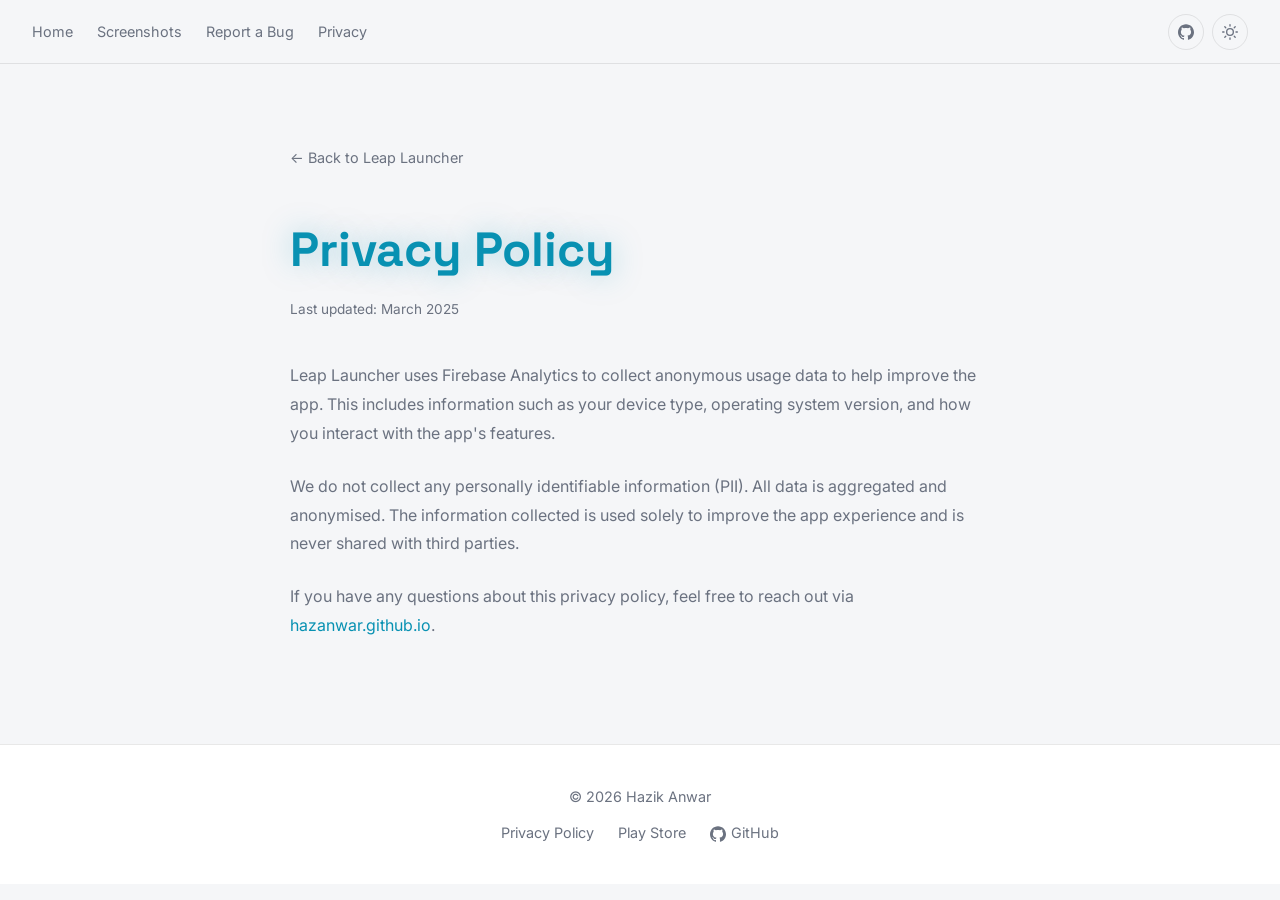
==== commit 643b65fb: "footer match" ====
--- a/privacy.html
+++ b/privacy.html
@@ -84,15 +84,25 @@
     </section>
   </main>
 
-  <footer>
-    <div class="container">
-      <p>&copy; 2026 Hazik Anwar</p>
-      <nav aria-label="Footer links">
-        <a href="index.html">Leap Launcher</a>
-        <a href="https://hazanwar.github.io/">Portfolio ↗</a>
-      </nav>
-    </div>
-  </footer>
+    <!-- ========== FOOTER ========== -->
+    <footer>
+        <div class="container">
+            <p>&copy; 2026 Hazik Anwar</p>
+            <nav aria-label="Footer links">
+                <a href="privacy.html">Privacy Policy</a>
+                <a href="https://play.google.com/store/apps/details?id=com.haztech.launcher" target="_blank"
+                    rel="noopener noreferrer">Play Store</a>
+                <a href="https://github.com/HazAnwar/leap-launcher" target="_blank" rel="noopener noreferrer"
+                    aria-label="GitHub repository">
+                    <svg viewBox="0 0 24 24" aria-hidden="true"
+                        style="width:16px;height:16px;fill:currentColor;vertical-align:middle;margin-right:0.3em">
+                        <path
+                            d="M12 .297c-6.63 0-12 5.373-12 12 0 5.303 3.438 9.8 8.205 11.385.6.113.82-.258.82-.577 0-.285-.01-1.04-.015-2.04-3.338.724-4.042-1.61-4.042-1.61C4.422 18.07 3.633 17.7 3.633 17.7c-1.087-.744.084-.729.084-.729 1.205.084 1.838 1.236 1.838 1.236 1.07 1.835 2.809 1.305 3.495.998.108-.776.417-1.305.76-1.605-2.665-.3-5.466-1.332-5.466-5.93 0-1.31.465-2.38 1.235-3.22-.135-.303-.54-1.523.105-3.176 0 0 1.005-.322 3.3 1.23.96-.267 1.98-.399 3-.405 1.02.006 2.04.138 3 .405 2.28-1.552 3.285-1.23 3.285-1.23.645 1.653.24 2.873.12 3.176.765.84 1.23 1.91 1.23 3.22 0 4.61-2.805 5.625-5.475 5.92.42.36.81 1.096.81 2.22 0 1.606-.015 2.896-.015 3.286 0 .315.21.69.825.57C20.565 22.092 24 17.592 24 12.297c0-6.627-5.373-12-12-12" />
+                    </svg>GitHub
+                </a>
+            </nav>
+        </div>
+    </footer>
 
   <script>
     // Theme toggle
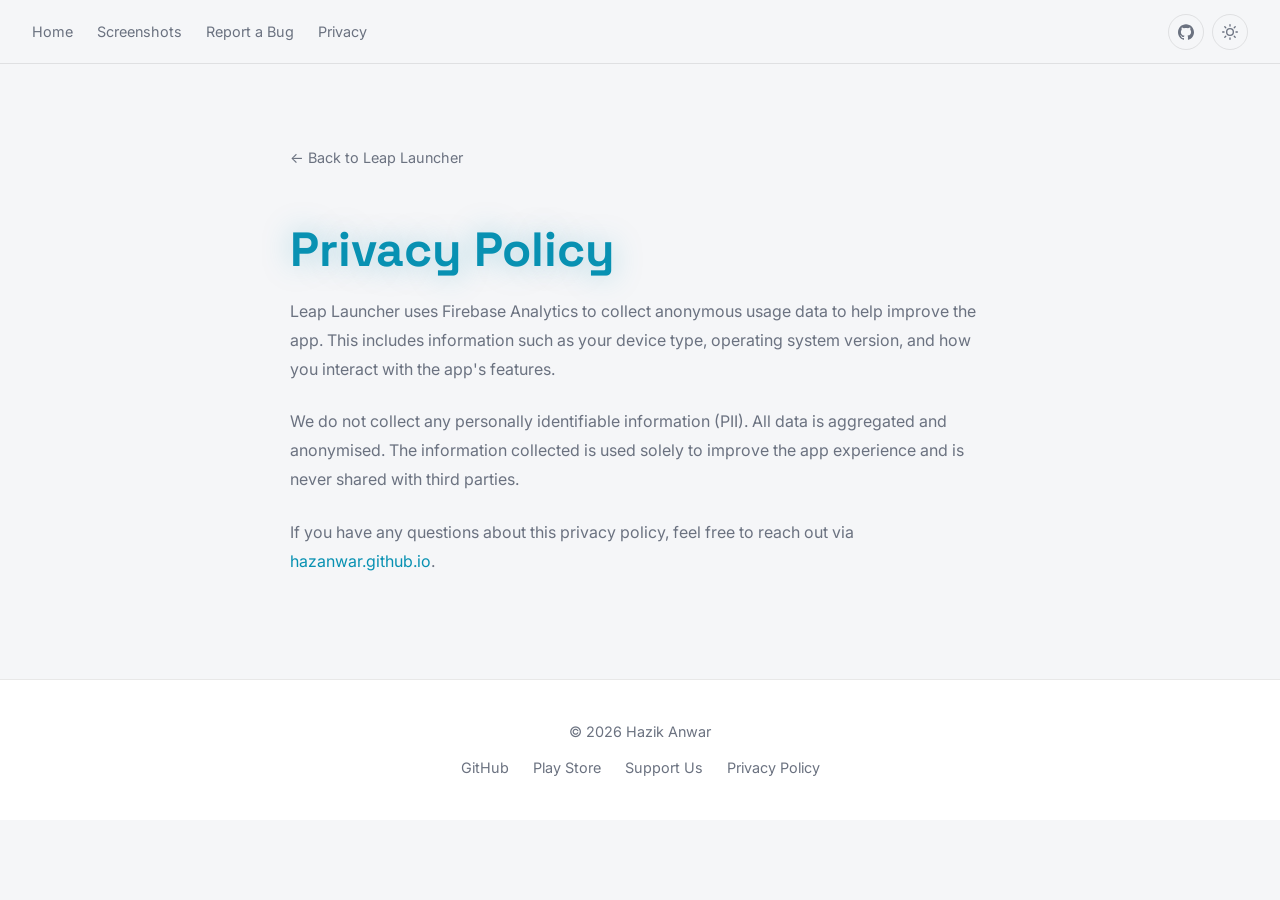
==== commit cf5376c0: "add issue template, small updates, etc" ====
--- a/privacy.html
+++ b/privacy.html
@@ -5,7 +5,7 @@
   <meta charset="UTF-8" />
   <meta name="viewport" content="width=device-width, initial-scale=1.0" />
   <title>Privacy Policy — Leap Launcher</title>
-  <meta name="description" content="Privacy policy for the Leap Launcher Android TV app." />
+  <meta name="description" content="Privacy policy for the Leap Launcher Android app." />
   <meta name="theme-color" content="#00ffe1" />
   <link rel="icon" href="assets/logo.webp" type="image/webp" />
   <link rel="preconnect" href="https://fonts.googleapis.com" />
@@ -25,52 +25,50 @@
 
 <body>
 
-    <!-- ========== NAV ========== -->
-    <nav class="nav">
-        <div class="nav-links" id="navLinks">
-            <a href="https://hazanwar.github.io/">Home</a>
-            <a href="index.html#screenshots">Screenshots</a>
-            <a href="index.html#report">Report a Bug</a>
-            <a href="privacy.html">Privacy</a>
-        </div>
-        <div class="nav-social">
-            <a href="https://github.com/HazAnwar/leap-launcher" class="nav-social-link" target="_blank"
-                rel="noopener noreferrer" aria-label="GitHub repository">
-                <svg viewBox="0 0 24 24" aria-hidden="true">
-                    <path
-                        d="M12 .297c-6.63 0-12 5.373-12 12 0 5.303 3.438 9.8 8.205 11.385.6.113.82-.258.82-.577 0-.285-.01-1.04-.015-2.04-3.338.724-4.042-1.61-4.042-1.61C4.422 18.07 3.633 17.7 3.633 17.7c-1.087-.744.084-.729.084-.729 1.205.084 1.838 1.236 1.838 1.236 1.07 1.835 2.809 1.305 3.495.998.108-.776.417-1.305.76-1.605-2.665-.3-5.466-1.332-5.466-5.93 0-1.31.465-2.38 1.235-3.22-.135-.303-.54-1.523.105-3.176 0 0 1.005-.322 3.3 1.23.96-.267 1.98-.399 3-.405 1.02.006 2.04.138 3 .405 2.28-1.552 3.285-1.23 3.285-1.23.645 1.653.24 2.873.12 3.176.765.84 1.23 1.91 1.23 3.22 0 4.61-2.805 5.625-5.475 5.92.42.36.81 1.096.81 2.22 0 1.606-.015 2.896-.015 3.286 0 .315.21.69.825.57C20.565 22.092 24 17.592 24 12.297c0-6.627-5.373-12-12-12" />
-                </svg>
-            </a>
-            <button class="theme-toggle" id="themeToggle" aria-label="Toggle colour theme">
-                <svg class="icon-moon" viewBox="0 0 24 24" aria-hidden="true">
-                    <path d="M21 12.79A9 9 0 1 1 11.21 3 7 7 0 0 0 21 12.79z" />
-                </svg>
-                <svg class="icon-sun" viewBox="0 0 24 24" aria-hidden="true">
-                    <circle cx="12" cy="12" r="5" />
-                    <line x1="12" y1="1" x2="12" y2="3" />
-                    <line x1="12" y1="21" x2="12" y2="23" />
-                    <line x1="4.22" y1="4.22" x2="5.64" y2="5.64" />
-                    <line x1="18.36" y1="18.36" x2="19.78" y2="19.78" />
-                    <line x1="1" y1="12" x2="3" y2="12" />
-                    <line x1="21" y1="12" x2="23" y2="12" />
-                    <line x1="4.22" y1="19.78" x2="5.64" y2="18.36" />
-                    <line x1="18.36" y1="5.64" x2="19.78" y2="4.22" />
-                </svg>
-            </button>
-        </div>
-        <button class="nav-hamburger" id="menuBtn" aria-label="Toggle navigation" aria-expanded="false"
-            aria-controls="navLinks">
-            <span></span><span></span><span></span>
-        </button>
-    </nav>
+  <!-- ========== NAV ========== -->
+  <nav class="nav">
+    <div class="nav-links" id="navLinks">
+      <a href="https://hazanwar.github.io/">Home</a>
+      <a href="index.html#screenshots">Screenshots</a>
+      <a href="index.html#report">Report a Bug</a>
+      <a href="privacy.html">Privacy</a>
+    </div>
+    <div class="nav-social">
+      <a href="https://github.com/HazAnwar/leap-launcher" class="nav-social-link" target="_blank"
+        rel="noopener noreferrer" aria-label="GitHub repository">
+        <svg viewBox="0 0 24 24" aria-hidden="true">
+          <path
+            d="M12 .297c-6.63 0-12 5.373-12 12 0 5.303 3.438 9.8 8.205 11.385.6.113.82-.258.82-.577 0-.285-.01-1.04-.015-2.04-3.338.724-4.042-1.61-4.042-1.61C4.422 18.07 3.633 17.7 3.633 17.7c-1.087-.744.084-.729.084-.729 1.205.084 1.838 1.236 1.838 1.236 1.07 1.835 2.809 1.305 3.495.998.108-.776.417-1.305.76-1.605-2.665-.3-5.466-1.332-5.466-5.93 0-1.31.465-2.38 1.235-3.22-.135-.303-.54-1.523.105-3.176 0 0 1.005-.322 3.3 1.23.96-.267 1.98-.399 3-.405 1.02.006 2.04.138 3 .405 2.28-1.552 3.285-1.23 3.285-1.23.645 1.653.24 2.873.12 3.176.765.84 1.23 1.91 1.23 3.22 0 4.61-2.805 5.625-5.475 5.92.42.36.81 1.096.81 2.22 0 1.606-.015 2.896-.015 3.286 0 .315.21.69.825.57C20.565 22.092 24 17.592 24 12.297c0-6.627-5.373-12-12-12" />
+        </svg>
+      </a>
+      <button class="theme-toggle" id="themeToggle" aria-label="Toggle colour theme">
+        <svg class="icon-moon" viewBox="0 0 24 24" aria-hidden="true">
+          <path d="M21 12.79A9 9 0 1 1 11.21 3 7 7 0 0 0 21 12.79z" />
+        </svg>
+        <svg class="icon-sun" viewBox="0 0 24 24" aria-hidden="true">
+          <circle cx="12" cy="12" r="5" />
+          <line x1="12" y1="1" x2="12" y2="3" />
+          <line x1="12" y1="21" x2="12" y2="23" />
+          <line x1="4.22" y1="4.22" x2="5.64" y2="5.64" />
+          <line x1="18.36" y1="18.36" x2="19.78" y2="19.78" />
+          <line x1="1" y1="12" x2="3" y2="12" />
+          <line x1="21" y1="12" x2="23" y2="12" />
+          <line x1="4.22" y1="19.78" x2="5.64" y2="18.36" />
+          <line x1="18.36" y1="5.64" x2="19.78" y2="4.22" />
+        </svg>
+      </button>
+    </div>
+    <button class="nav-hamburger" id="menuBtn" aria-label="Toggle navigation" aria-expanded="false"
+      aria-controls="navLinks">
+      <span></span><span></span><span></span>
+    </button>
+  </nav>
 
   <main>
     <section style="padding: 5rem 2rem;">
       <div class="prose">
         <a href="index.html" class="back-link">← Back to Leap Launcher</a>
         <h1>Privacy Policy</h1>
-        <p style="color: var(--text-muted); font-size: 0.85rem; margin-bottom: 2.5rem;">Last updated: March 2025</p>
-
         <p>Leap Launcher uses Firebase Analytics to collect anonymous usage data to help improve the app. This includes
           information such as your device type, operating system version, and how you interact with the app's features.
         </p>
@@ -84,25 +82,19 @@
     </section>
   </main>
 
-    <!-- ========== FOOTER ========== -->
-    <footer>
-        <div class="container">
-            <p>&copy; 2026 Hazik Anwar</p>
-            <nav aria-label="Footer links">
-                <a href="privacy.html">Privacy Policy</a>
-                <a href="https://play.google.com/store/apps/details?id=com.haztech.launcher" target="_blank"
-                    rel="noopener noreferrer">Play Store</a>
-                <a href="https://github.com/HazAnwar/leap-launcher" target="_blank" rel="noopener noreferrer"
-                    aria-label="GitHub repository">
-                    <svg viewBox="0 0 24 24" aria-hidden="true"
-                        style="width:16px;height:16px;fill:currentColor;vertical-align:middle;margin-right:0.3em">
-                        <path
-                            d="M12 .297c-6.63 0-12 5.373-12 12 0 5.303 3.438 9.8 8.205 11.385.6.113.82-.258.82-.577 0-.285-.01-1.04-.015-2.04-3.338.724-4.042-1.61-4.042-1.61C4.422 18.07 3.633 17.7 3.633 17.7c-1.087-.744.084-.729.084-.729 1.205.084 1.838 1.236 1.838 1.236 1.07 1.835 2.809 1.305 3.495.998.108-.776.417-1.305.76-1.605-2.665-.3-5.466-1.332-5.466-5.93 0-1.31.465-2.38 1.235-3.22-.135-.303-.54-1.523.105-3.176 0 0 1.005-.322 3.3 1.23.96-.267 1.98-.399 3-.405 1.02.006 2.04.138 3 .405 2.28-1.552 3.285-1.23 3.285-1.23.645 1.653.24 2.873.12 3.176.765.84 1.23 1.91 1.23 3.22 0 4.61-2.805 5.625-5.475 5.92.42.36.81 1.096.81 2.22 0 1.606-.015 2.896-.015 3.286 0 .315.21.69.825.57C20.565 22.092 24 17.592 24 12.297c0-6.627-5.373-12-12-12" />
-                    </svg>GitHub
-                </a>
-            </nav>
-        </div>
-    </footer>
+  <!-- ========== FOOTER ========== -->
+  <footer>
+    <div class="container">
+      <p>&copy; 2026 Hazik Anwar</p>
+      <nav aria-label="Footer links">
+        <a href="https://github.com/HazAnwar" target="_blank" rel="noopener noreferrer">GitHub</a>
+        <a href="https://play.google.com/store/apps/details?id=com.haztech.launcher" target="_blank"
+          rel="noopener noreferrer">Play Store</a>
+        <a href="https://ko-fi.com/HazAnwar" target="_blank" rel="noopener noreferrer">Support Us</a>
+        <a href="privacy.html">Privacy Policy</a>
+      </nav>
+    </div>
+  </footer>
 
   <script>
     // Theme toggle
--- a/style.css
+++ b/style.css
@@ -265,9 +265,9 @@
 }
 .hero-actions {
   display: flex;
+  flex-direction: column;
+  align-items: center;
   gap: 1rem;
-  justify-content: center;
-  flex-wrap: wrap;
 }
 
 /* === CTA Button === */
@@ -296,6 +296,17 @@
   height: 20px;
   fill: currentColor;
   flex-shrink: 0;
+}
+.cta-button.cta-secondary {
+  background: transparent;
+  border: 2px solid var(--accent);
+  color: var(--accent);
+  box-shadow: 0 4px 24px rgba(var(--accent-rgb), 0.1);
+}
+.cta-button.cta-secondary:hover {
+  background: rgba(var(--accent-rgb), 0.1);
+  color: var(--accent);
+  box-shadow: 0 8px 36px rgba(var(--accent-rgb), 0.22);
 }
 
 /* === Sections === */
